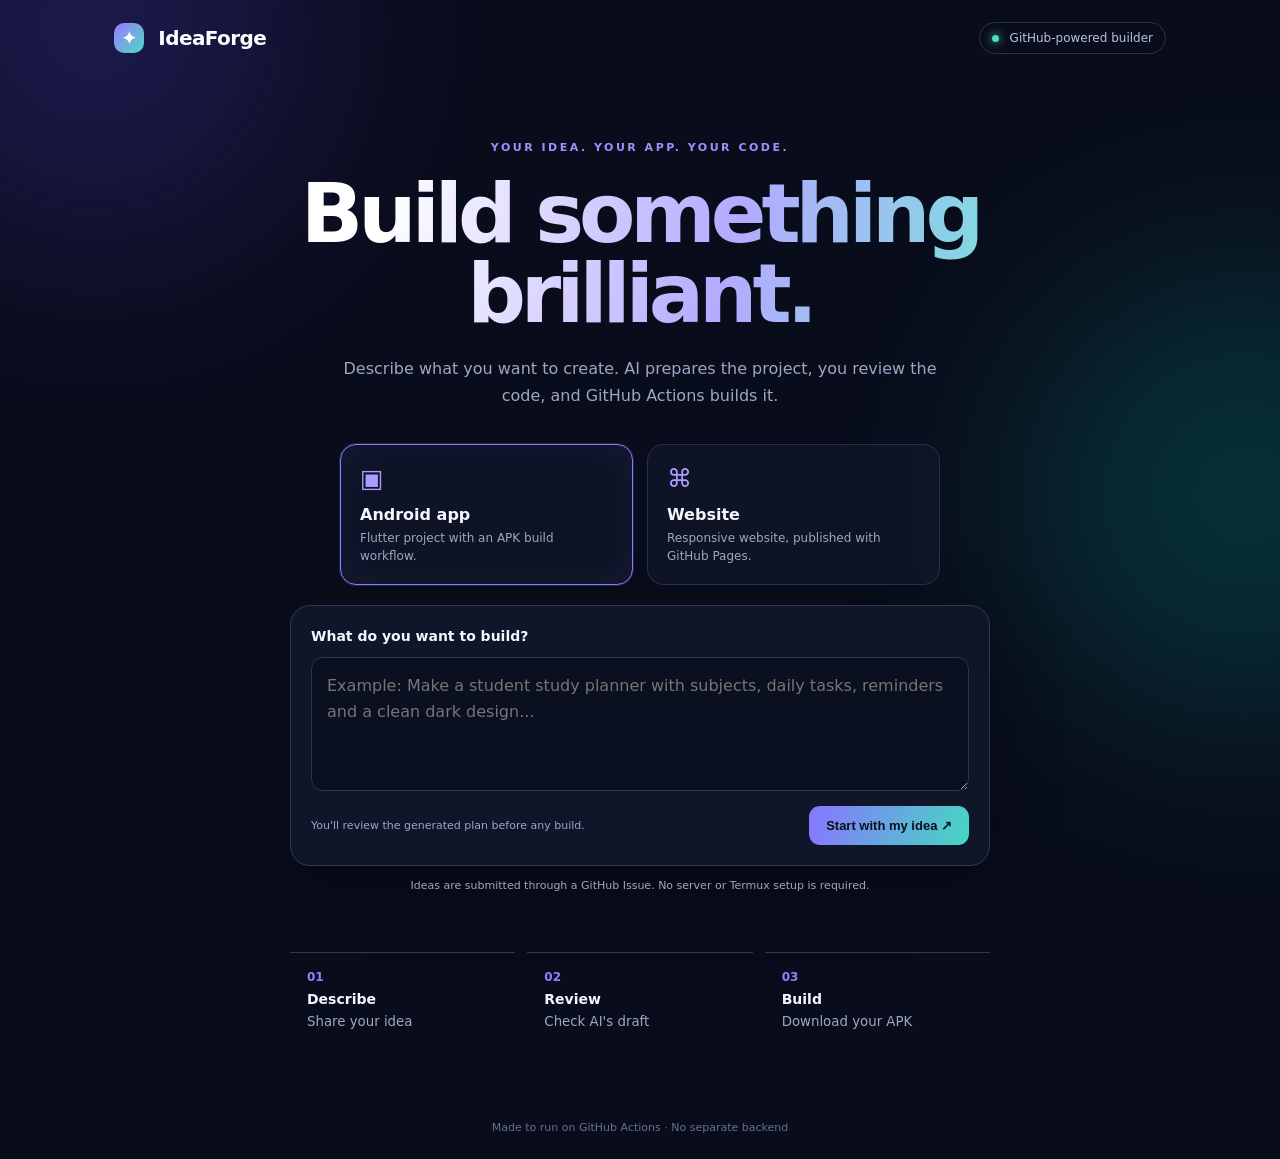
==== index.html @ 413940f6 "Start fresh: replace legacy backend with IdeaForge GitHub-native foundation" ====
<!doctype html>
<html lang="en">
<head>
  <meta charset="utf-8">
  <meta name="viewport" content="width=device-width,initial-scale=1">
  <meta name="theme-color" content="#090d1b">
  <meta name="description" content="Turn an idea into an Android app or website with GitHub Actions.">
  <title>IdeaForge — Build from an idea</title>
  <link rel="stylesheet" href="assets/app.css">
</head>
<body>
  <div class="ambient ambient-a"></div><div class="ambient ambient-b"></div>
  <header class="topbar"><a class="brand" href="./"><span class="brand-mark">✦</span> IdeaForge</a><span class="status"><i></i> GitHub-powered builder</span></header>
  <main>
    <section class="hero">
      <div class="eyebrow">YOUR IDEA. YOUR APP. YOUR CODE.</div>
      <h1>Build something<br><span>brilliant.</span></h1>
      <p class="lead">Describe what you want to create. AI prepares the project, you review the code, and GitHub Actions builds it.</p>
      <div class="choice-grid">
        <article class="choice selected"><div class="choice-icon">▣</div><h3>Android app</h3><p>Flutter project with an APK build workflow.</p></article>
        <article class="choice"><div class="choice-icon">⌘</div><h3>Website</h3><p>Responsive website, published with GitHub Pages.</p></article>
      </div>
      <div class="composer">
        <label for="idea">What do you want to build?</label>
        <textarea id="idea" rows="4" placeholder="Example: Make a student study planner with subjects, daily tasks, reminders and a clean dark design..."></textarea>
        <div class="composer-bottom"><span>You'll review the generated plan before any build.</span><button id="submitIdea" type="button">Start with my idea <b>↗</b></button></div>
      </div>
      <p class="note">Ideas are submitted through a GitHub Issue. No server or Termux setup is required.</p>
    </section>
    <section class="steps"><div><span>01</span><b>Describe</b><small>Share your idea</small></div><div><span>02</span><b>Review</b><small>Check AI's draft</small></div><div><span>03</span><b>Build</b><small>Download your APK</small></div></section>
  </main>
  <footer>Made to run on GitHub Actions · No separate backend</footer>
  <script src="assets/app.js"></script>
</body>
</html>
---- assets/app.css ----
:root{color-scheme:dark;--bg:#090d1b;--panel:#11182b;--muted:#9ba8c4;--text:#f4f6ff;--a:#8b7cff;--b:#4edbc3}*{box-sizing:border-box}body{margin:0;min-height:100vh;background:var(--bg);color:var(--text);font-family:Inter,ui-sans-serif,system-ui,-apple-system,Segoe UI,sans-serif;overflow-x:hidden}.ambient{position:fixed;width:430px;height:430px;border-radius:50%;filter:blur(110px);opacity:.22;pointer-events:none}.ambient-a{background:#654cff;top:-190px;left:-120px}.ambient-b{background:#00bda5;right:-180px;top:280px}.topbar{height:76px;max-width:1100px;margin:auto;padding:0 24px;display:flex;align-items:center;justify-content:space-between;position:relative}.brand{font-size:20px;font-weight:800;color:white;text-decoration:none;letter-spacing:-.6px}.brand-mark{display:inline-grid;place-items:center;width:30px;height:30px;border-radius:10px;background:linear-gradient(135deg,#9a78ff,#4bdcc3);margin-right:8px}.status{font-size:12px;color:#b7c2da;border:1px solid #29334d;border-radius:30px;padding:8px 12px}.status i{display:inline-block;width:7px;height:7px;border-radius:50%;background:#4edbc3;margin-right:7px;box-shadow:0 0 10px #4edbc3}main{max-width:900px;margin:0 auto;padding:65px 24px 35px;position:relative}.hero{text-align:center}.eyebrow{color:#9c91ff;font-size:11px;font-weight:800;letter-spacing:2.5px}h1{font-size:clamp(48px,8vw,82px);line-height:.98;letter-spacing:-5px;margin:20px 0;background:linear-gradient(100deg,#fff 20%,#b5aaff 60%,#70ead6);background-clip:text;color:transparent}.lead{max-width:600px;margin:0 auto;color:var(--muted);font-size:16px;line-height:1.7}.choice-grid{display:grid;grid-template-columns:1fr 1fr;gap:14px;max-width:600px;margin:35px auto 20px;text-align:left}.choice{padding:19px;border:1px solid #26304a;background:#11182bbd;border-radius:16px}.choice.selected{border-color:#8b7cff;box-shadow:0 0 0 1px #8b7cff33,inset 0 0 35px #7565ff12}.choice-icon{font-size:25px;color:#a99cff}.choice h3{margin:12px 0 5px;font-size:16px}.choice p{margin:0;color:var(--muted);font-size:12px;line-height:1.5}.composer{max-width:700px;margin:18px auto 0;text-align:left;border:1px solid #303a57;border-radius:20px;padding:20px;background:#11182be8;box-shadow:0 20px 70px #0005}.composer label{font-weight:700;font-size:14px}.composer textarea{display:block;width:100%;margin-top:12px;resize:vertical;min-height:115px;padding:15px;border-radius:12px;border:1px solid #2b3652;background:#0a1020;color:white;font:inherit;line-height:1.6;outline:none}.composer textarea:focus{border-color:#8b7cff}.composer-bottom{display:flex;align-items:center;justify-content:space-between;gap:15px;margin-top:15px}.composer-bottom span,.note{font-size:11px;color:var(--muted)}button{border:0;border-radius:11px;padding:12px 17px;background:linear-gradient(110deg,#8975ff,#45d8c1);color:#08101b;font-weight:800;font-size:13px;cursor:pointer}button:disabled{opacity:.55;cursor:wait}.note{margin-top:13px}.steps{display:grid;grid-template-columns:repeat(3,1fr);gap:12px;margin:60px auto 15px;max-width:700px}.steps div{padding:17px;border-top:1px solid #303a57;display:grid;gap:7px}.steps span{color:#8f82ff;font-size:12px;font-weight:800}.steps b{font-size:14px}.steps small{color:var(--muted)}footer{text-align:center;padding:25px;color:#65718e;font-size:11px}@media(max-width:560px){main{padding-top:48px}h1{letter-spacing:-3px}.choice-grid{gap:9px}.choice{padding:14px}.composer{padding:15px}.composer-bottom{align-items:flex-start;flex-direction:column}.composer-bottom button{width:100%}.steps{margin-top:42px}.status{font-size:10px}}
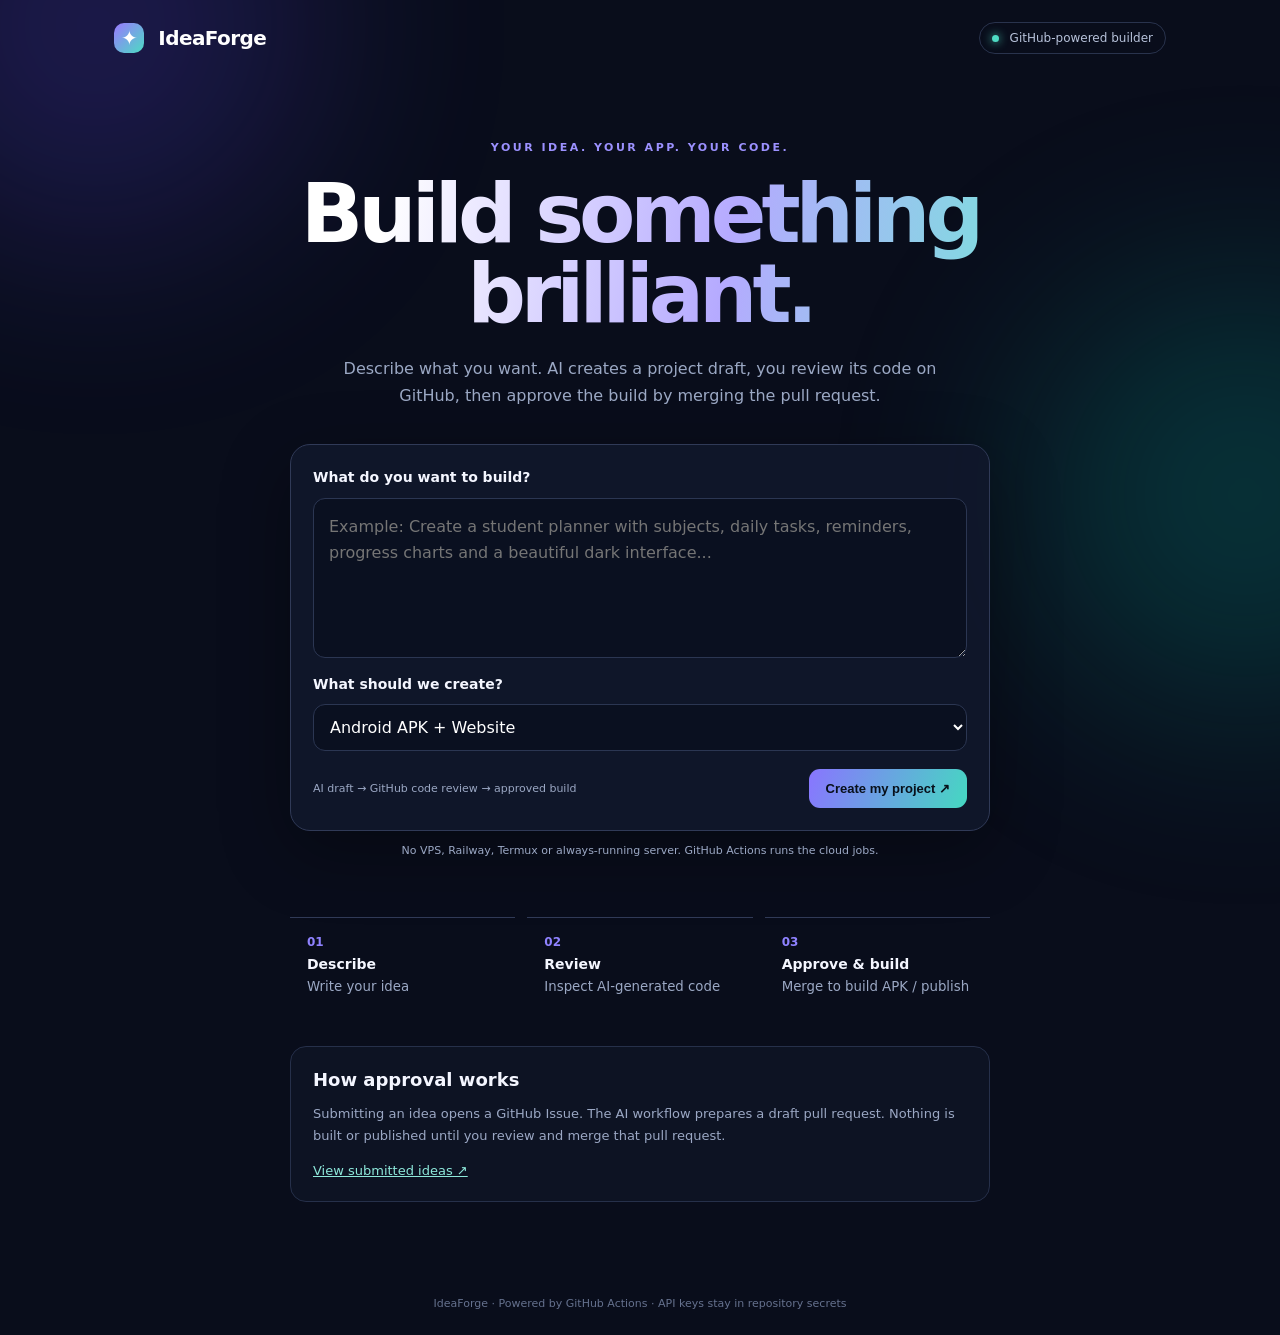
==== commit d98588dd: "Complete IdeaForge AI generation and approval pipeline" ====
--- a/index.html
+++ b/index.html
@@ -1,35 +1 @@
-<!doctype html>
-<html lang="en">
-<head>
-  <meta charset="utf-8">
-  <meta name="viewport" content="width=device-width,initial-scale=1">
-  <meta name="theme-color" content="#090d1b">
-  <meta name="description" content="Turn an idea into an Android app or website with GitHub Actions.">
-  <title>IdeaForge — Build from an idea</title>
-  <link rel="stylesheet" href="assets/app.css">
-</head>
-<body>
-  <div class="ambient ambient-a"></div><div class="ambient ambient-b"></div>
-  <header class="topbar"><a class="brand" href="./"><span class="brand-mark">✦</span> IdeaForge</a><span class="status"><i></i> GitHub-powered builder</span></header>
-  <main>
-    <section class="hero">
-      <div class="eyebrow">YOUR IDEA. YOUR APP. YOUR CODE.</div>
-      <h1>Build something<br><span>brilliant.</span></h1>
-      <p class="lead">Describe what you want to create. AI prepares the project, you review the code, and GitHub Actions builds it.</p>
-      <div class="choice-grid">
-        <article class="choice selected"><div class="choice-icon">▣</div><h3>Android app</h3><p>Flutter project with an APK build workflow.</p></article>
-        <article class="choice"><div class="choice-icon">⌘</div><h3>Website</h3><p>Responsive website, published with GitHub Pages.</p></article>
-      </div>
-      <div class="composer">
-        <label for="idea">What do you want to build?</label>
-        <textarea id="idea" rows="4" placeholder="Example: Make a student study planner with subjects, daily tasks, reminders and a clean dark design..."></textarea>
-        <div class="composer-bottom"><span>You'll review the generated plan before any build.</span><button id="submitIdea" type="button">Start with my idea <b>↗</b></button></div>
-      </div>
-      <p class="note">Ideas are submitted through a GitHub Issue. No server or Termux setup is required.</p>
-    </section>
-    <section class="steps"><div><span>01</span><b>Describe</b><small>Share your idea</small></div><div><span>02</span><b>Review</b><small>Check AI's draft</small></div><div><span>03</span><b>Build</b><small>Download your APK</small></div></section>
-  </main>
-  <footer>Made to run on GitHub Actions · No separate backend</footer>
-  <script src="assets/app.js"></script>
-</body>
-</html>+<!doctype html><html lang="en"><head><meta charset="utf-8"><meta name="viewport" content="width=device-width,initial-scale=1"><meta name="theme-color" content="#090d1b"><meta name="description" content="Turn your idea into an Android app or website with AI and GitHub Actions."><title>IdeaForge — Build from an idea</title><link rel="stylesheet" href="assets/app.css"></head><body><div class="ambient ambient-a"></div><div class="ambient ambient-b"></div><header class="topbar"><a class="brand" href="./"><span class="brand-mark">✦</span> IdeaForge</a><span class="status"><i></i> GitHub-powered builder</span></header><main><section class="hero"><div class="eyebrow">YOUR IDEA. YOUR APP. YOUR CODE.</div><h1>Build something<br><span>brilliant.</span></h1><p class="lead">Describe what you want. AI creates a project draft, you review its code on GitHub, then approve the build by merging the pull request.</p><div class="composer"><label for="idea">What do you want to build?</label><textarea id="idea" rows="5" maxlength="6000" placeholder="Example: Create a student planner with subjects, daily tasks, reminders, progress charts and a beautiful dark interface..."></textarea><label for="target" class="target-label">What should we create?</label><select id="target"><option value="Both Android APK and website">Android APK + Website</option><option value="Android APK">Android APK only</option><option value="Website">Website only</option></select><div class="composer-bottom"><span>AI draft → GitHub code review → approved build</span><button id="submitIdea" type="button">Create my project <b>↗</b></button></div></div><p class="note">No VPS, Railway, Termux or always-running server. GitHub Actions runs the cloud jobs.</p></section><section class="steps"><div><span>01</span><b>Describe</b><small>Write your idea</small></div><div><span>02</span><b>Review</b><small>Inspect AI-generated code</small></div><div><span>03</span><b>Approve & build</b><small>Merge to build APK / publish</small></div></section><section class="how"><h2>How approval works</h2><p>Submitting an idea opens a GitHub Issue. The AI workflow prepares a draft pull request. Nothing is built or published until you review and merge that pull request.</p><a href="https://github.com/Hacker123456hacker/apk-builder-v2/issues" target="_blank" rel="noopener">View submitted ideas ↗</a></section></main><footer>IdeaForge · Powered by GitHub Actions · API keys stay in repository secrets</footer><script src="assets/app.js"></script></body></html>
--- a/assets/app.css
+++ b/assets/app.css
@@ -1 +1 @@
-:root{color-scheme:dark;--bg:#090d1b;--panel:#11182b;--muted:#9ba8c4;--text:#f4f6ff;--a:#8b7cff;--b:#4edbc3}*{box-sizing:border-box}body{margin:0;min-height:100vh;background:var(--bg);color:var(--text);font-family:Inter,ui-sans-serif,system-ui,-apple-system,Segoe UI,sans-serif;overflow-x:hidden}.ambient{position:fixed;width:430px;height:430px;border-radius:50%;filter:blur(110px);opacity:.22;pointer-events:none}.ambient-a{background:#654cff;top:-190px;left:-120px}.ambient-b{background:#00bda5;right:-180px;top:280px}.topbar{height:76px;max-width:1100px;margin:auto;padding:0 24px;display:flex;align-items:center;justify-content:space-between;position:relative}.brand{font-size:20px;font-weight:800;color:white;text-decoration:none;letter-spacing:-.6px}.brand-mark{display:inline-grid;place-items:center;width:30px;height:30px;border-radius:10px;background:linear-gradient(135deg,#9a78ff,#4bdcc3);margin-right:8px}.status{font-size:12px;color:#b7c2da;border:1px solid #29334d;border-radius:30px;padding:8px 12px}.status i{display:inline-block;width:7px;height:7px;border-radius:50%;background:#4edbc3;margin-right:7px;box-shadow:0 0 10px #4edbc3}main{max-width:900px;margin:0 auto;padding:65px 24px 35px;position:relative}.hero{text-align:center}.eyebrow{color:#9c91ff;font-size:11px;font-weight:800;letter-spacing:2.5px}h1{font-size:clamp(48px,8vw,82px);line-height:.98;letter-spacing:-5px;margin:20px 0;background:linear-gradient(100deg,#fff 20%,#b5aaff 60%,#70ead6);background-clip:text;color:transparent}.lead{max-width:600px;margin:0 auto;color:var(--muted);font-size:16px;line-height:1.7}.choice-grid{display:grid;grid-template-columns:1fr 1fr;gap:14px;max-width:600px;margin:35px auto 20px;text-align:left}.choice{padding:19px;border:1px solid #26304a;background:#11182bbd;border-radius:16px}.choice.selected{border-color:#8b7cff;box-shadow:0 0 0 1px #8b7cff33,inset 0 0 35px #7565ff12}.choice-icon{font-size:25px;color:#a99cff}.choice h3{margin:12px 0 5px;font-size:16px}.choice p{margin:0;color:var(--muted);font-size:12px;line-height:1.5}.composer{max-width:700px;margin:18px auto 0;text-align:left;border:1px solid #303a57;border-radius:20px;padding:20px;background:#11182be8;box-shadow:0 20px 70px #0005}.composer label{font-weight:700;font-size:14px}.composer textarea{display:block;width:100%;margin-top:12px;resize:vertical;min-height:115px;padding:15px;border-radius:12px;border:1px solid #2b3652;background:#0a1020;color:white;font:inherit;line-height:1.6;outline:none}.composer textarea:focus{border-color:#8b7cff}.composer-bottom{display:flex;align-items:center;justify-content:space-between;gap:15px;margin-top:15px}.composer-bottom span,.note{font-size:11px;color:var(--muted)}button{border:0;border-radius:11px;padding:12px 17px;background:linear-gradient(110deg,#8975ff,#45d8c1);color:#08101b;font-weight:800;font-size:13px;cursor:pointer}button:disabled{opacity:.55;cursor:wait}.note{margin-top:13px}.steps{display:grid;grid-template-columns:repeat(3,1fr);gap:12px;margin:60px auto 15px;max-width:700px}.steps div{padding:17px;border-top:1px solid #303a57;display:grid;gap:7px}.steps span{color:#8f82ff;font-size:12px;font-weight:800}.steps b{font-size:14px}.steps small{color:var(--muted)}footer{text-align:center;padding:25px;color:#65718e;font-size:11px}@media(max-width:560px){main{padding-top:48px}h1{letter-spacing:-3px}.choice-grid{gap:9px}.choice{padding:14px}.composer{padding:15px}.composer-bottom{align-items:flex-start;flex-direction:column}.composer-bottom button{width:100%}.steps{margin-top:42px}.status{font-size:10px}}+:root{color-scheme:dark;--bg:#090d1b;--muted:#9ba8c4;--text:#f4f6ff}*{box-sizing:border-box}body{margin:0;min-height:100vh;background:var(--bg);color:var(--text);font-family:Inter,ui-sans-serif,system-ui,-apple-system,Segoe UI,sans-serif;overflow-x:hidden}.ambient{position:fixed;width:430px;height:430px;border-radius:50%;filter:blur(110px);opacity:.22;pointer-events:none}.ambient-a{background:#654cff;top:-190px;left:-120px}.ambient-b{background:#00bda5;right:-180px;top:280px}.topbar{height:76px;max-width:1100px;margin:auto;padding:0 24px;display:flex;align-items:center;justify-content:space-between;position:relative}.brand{font-size:20px;font-weight:800;color:white;text-decoration:none;letter-spacing:-.6px}.brand-mark{display:inline-grid;place-items:center;width:30px;height:30px;border-radius:10px;background:linear-gradient(135deg,#9a78ff,#4bdcc3);margin-right:8px}.status{font-size:12px;color:#b7c2da;border:1px solid #29334d;border-radius:30px;padding:8px 12px}.status i{display:inline-block;width:7px;height:7px;border-radius:50%;background:#4edbc3;margin-right:7px;box-shadow:0 0 10px #4edbc3}main{max-width:900px;margin:0 auto;padding:65px 24px 35px;position:relative}.hero{text-align:center}.eyebrow{color:#9c91ff;font-size:11px;font-weight:800;letter-spacing:2.5px}h1{font-size:clamp(48px,8vw,82px);line-height:.98;letter-spacing:-5px;margin:20px 0;background:linear-gradient(100deg,#fff 20%,#b5aaff 60%,#70ead6);background-clip:text;color:transparent}.lead{max-width:620px;margin:0 auto;color:var(--muted);font-size:16px;line-height:1.7}.composer{max-width:700px;margin:35px auto 0;text-align:left;border:1px solid #303a57;border-radius:20px;padding:22px;background:#11182be8;box-shadow:0 20px 70px #0005}.composer label{font-weight:700;font-size:14px}.composer textarea,.composer select{display:block;width:100%;margin-top:12px;margin-bottom:18px;padding:15px;border-radius:12px;border:1px solid #2b3652;background:#0a1020;color:white;font:inherit;line-height:1.6;outline:none}.composer textarea:focus,.composer select:focus{border-color:#8b7cff}.composer select{padding:12px}.target-label{display:block}.composer-bottom{display:flex;align-items:center;justify-content:space-between;gap:15px;margin-top:8px}.composer-bottom span,.note{font-size:11px;color:var(--muted)}button{border:0;border-radius:11px;padding:12px 17px;background:linear-gradient(110deg,#8975ff,#45d8c1);color:#08101b;font-weight:800;font-size:13px;cursor:pointer}button:disabled{opacity:.55;cursor:wait}.note{margin-top:13px}.steps{display:grid;grid-template-columns:repeat(3,1fr);gap:12px;margin:60px auto 15px;max-width:700px}.steps div{padding:17px;border-top:1px solid #303a57;display:grid;gap:7px}.steps span{color:#8f82ff;font-size:12px;font-weight:800}.steps b{font-size:14px}.steps small{color:var(--muted)}.how{max-width:700px;margin:35px auto;padding:22px;border:1px solid #26304a;border-radius:16px;background:#11182b99}.how h2{font-size:18px;margin:0 0 8px}.how p{color:var(--muted);font-size:13px;line-height:1.7}.how a{color:#8ee9db;font-size:13px}footer{text-align:center;padding:25px;color:#65718e;font-size:11px}@media(max-width:560px){main{padding-top:48px}h1{letter-spacing:-3px}.composer{padding:15px}.composer-bottom{align-items:flex-start;flex-direction:column}.composer-bottom button{width:100%}.steps{margin-top:42px}.status{font-size:10px}}
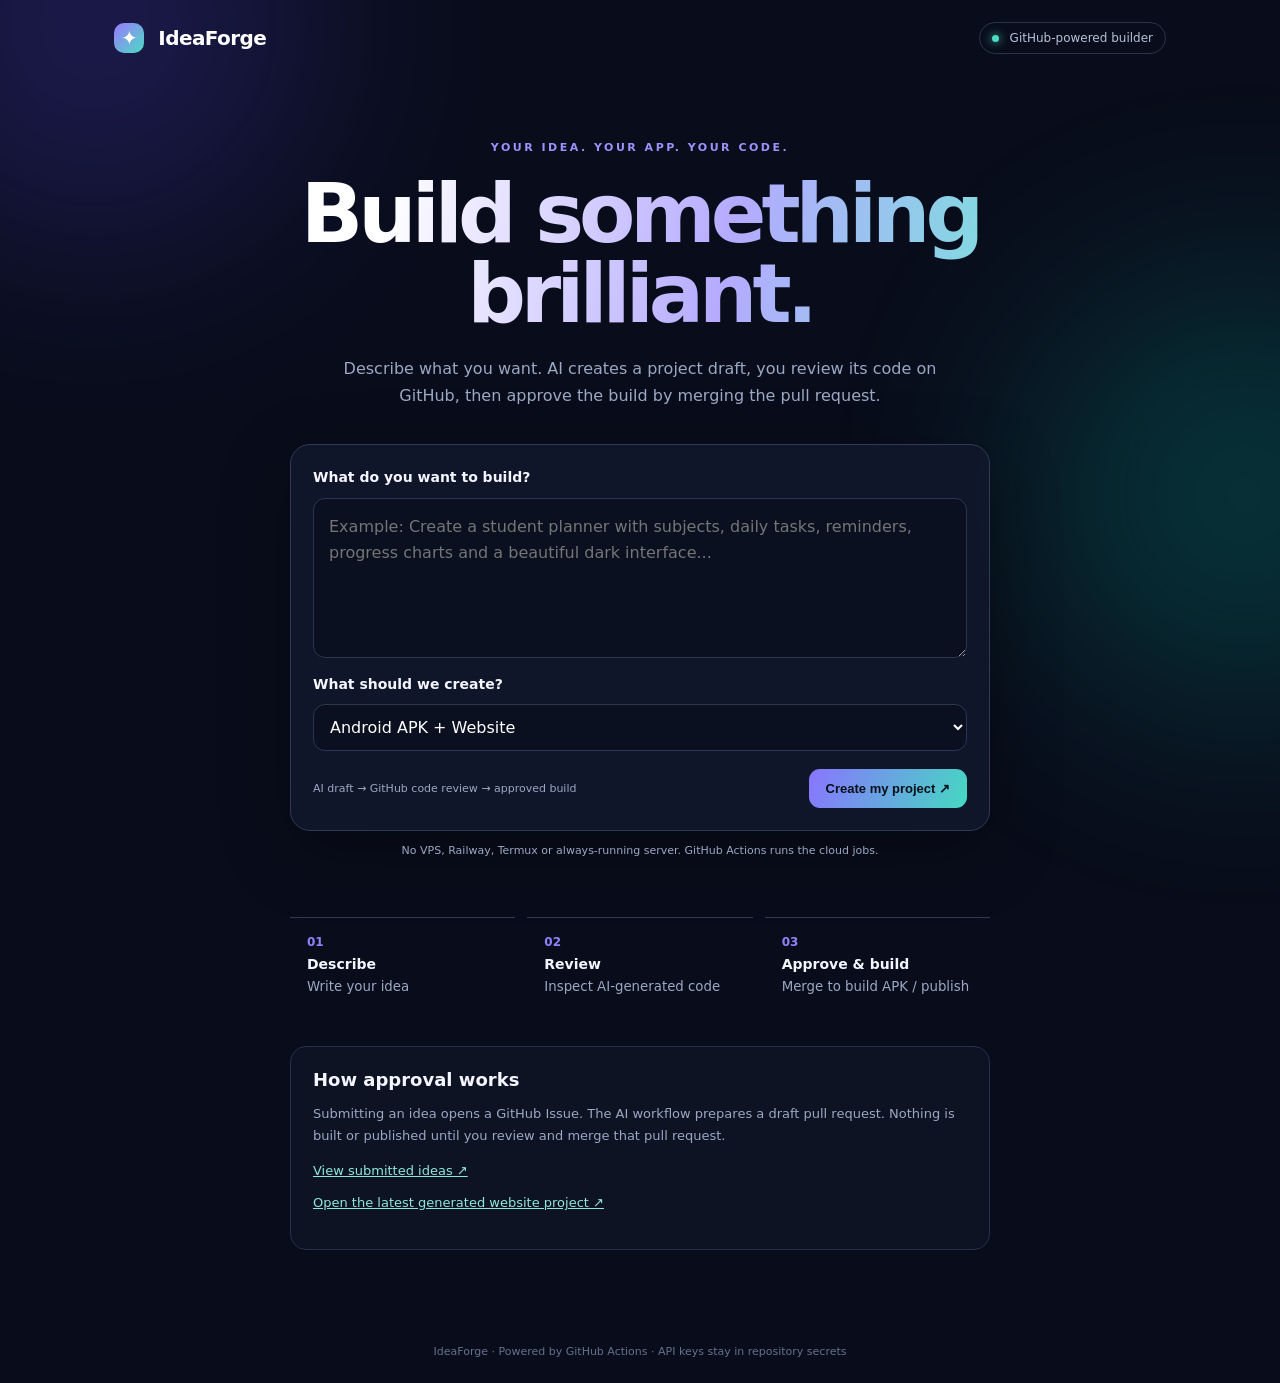
==== commit 44843313: "Add link to latest generated website" ====
--- a/index.html
+++ b/index.html
@@ -1 +1 @@
-<!doctype html><html lang="en"><head><meta charset="utf-8"><meta name="viewport" content="width=device-width,initial-scale=1"><meta name="theme-color" content="#090d1b"><meta name="description" content="Turn your idea into an Android app or website with AI and GitHub Actions."><title>IdeaForge — Build from an idea</title><link rel="stylesheet" href="assets/app.css"></head><body><div class="ambient ambient-a"></div><div class="ambient ambient-b"></div><header class="topbar"><a class="brand" href="./"><span class="brand-mark">✦</span> IdeaForge</a><span class="status"><i></i> GitHub-powered builder</span></header><main><section class="hero"><div class="eyebrow">YOUR IDEA. YOUR APP. YOUR CODE.</div><h1>Build something<br><span>brilliant.</span></h1><p class="lead">Describe what you want. AI creates a project draft, you review its code on GitHub, then approve the build by merging the pull request.</p><div class="composer"><label for="idea">What do you want to build?</label><textarea id="idea" rows="5" maxlength="6000" placeholder="Example: Create a student planner with subjects, daily tasks, reminders, progress charts and a beautiful dark interface..."></textarea><label for="target" class="target-label">What should we create?</label><select id="target"><option value="Both Android APK and website">Android APK + Website</option><option value="Android APK">Android APK only</option><option value="Website">Website only</option></select><div class="composer-bottom"><span>AI draft → GitHub code review → approved build</span><button id="submitIdea" type="button">Create my project <b>↗</b></button></div></div><p class="note">No VPS, Railway, Termux or always-running server. GitHub Actions runs the cloud jobs.</p></section><section class="steps"><div><span>01</span><b>Describe</b><small>Write your idea</small></div><div><span>02</span><b>Review</b><small>Inspect AI-generated code</small></div><div><span>03</span><b>Approve & build</b><small>Merge to build APK / publish</small></div></section><section class="how"><h2>How approval works</h2><p>Submitting an idea opens a GitHub Issue. The AI workflow prepares a draft pull request. Nothing is built or published until you review and merge that pull request.</p><a href="https://github.com/Hacker123456hacker/apk-builder-v2/issues" target="_blank" rel="noopener">View submitted ideas ↗</a></section></main><footer>IdeaForge · Powered by GitHub Actions · API keys stay in repository secrets</footer><script src="assets/app.js"></script></body></html>+<!doctype html><html lang="en"><head><meta charset="utf-8"><meta name="viewport" content="width=device-width,initial-scale=1"><meta name="theme-color" content="#090d1b"><meta name="description" content="Turn your idea into an Android app or website with AI and GitHub Actions."><title>IdeaForge — Build from an idea</title><link rel="stylesheet" href="assets/app.css"></head><body><div class="ambient ambient-a"></div><div class="ambient ambient-b"></div><header class="topbar"><a class="brand" href="./"><span class="brand-mark">✦</span> IdeaForge</a><span class="status"><i></i> GitHub-powered builder</span></header><main><section class="hero"><div class="eyebrow">YOUR IDEA. YOUR APP. YOUR CODE.</div><h1>Build something<br><span>brilliant.</span></h1><p class="lead">Describe what you want. AI creates a project draft, you review its code on GitHub, then approve the build by merging the pull request.</p><div class="composer"><label for="idea">What do you want to build?</label><textarea id="idea" rows="5" maxlength="6000" placeholder="Example: Create a student planner with subjects, daily tasks, reminders, progress charts and a beautiful dark interface..."></textarea><label for="target" class="target-label">What should we create?</label><select id="target"><option value="Both Android APK and website">Android APK + Website</option><option value="Android APK">Android APK only</option><option value="Website">Website only</option></select><div class="composer-bottom"><span>AI draft → GitHub code review → approved build</span><button id="submitIdea" type="button">Create my project <b>↗</b></button></div></div><p class="note">No VPS, Railway, Termux or always-running server. GitHub Actions runs the cloud jobs.</p></section><section class="steps"><div><span>01</span><b>Describe</b><small>Write your idea</small></div><div><span>02</span><b>Review</b><small>Inspect AI-generated code</small></div><div><span>03</span><b>Approve & build</b><small>Merge to build APK / publish</small></div></section><section class="how"><h2>How approval works</h2><p>Submitting an idea opens a GitHub Issue. The AI workflow prepares a draft pull request. Nothing is built or published until you review and merge that pull request.</p><a href="https://github.com/Hacker123456hacker/apk-builder-v2/issues" target="_blank" rel="noopener">View submitted ideas ↗</a><p class="note"><a href="project/">Open the latest generated website project ↗</a></p></section></main><footer>IdeaForge · Powered by GitHub Actions · API keys stay in repository secrets</footer><script src="assets/app.js"></script></body></html>
